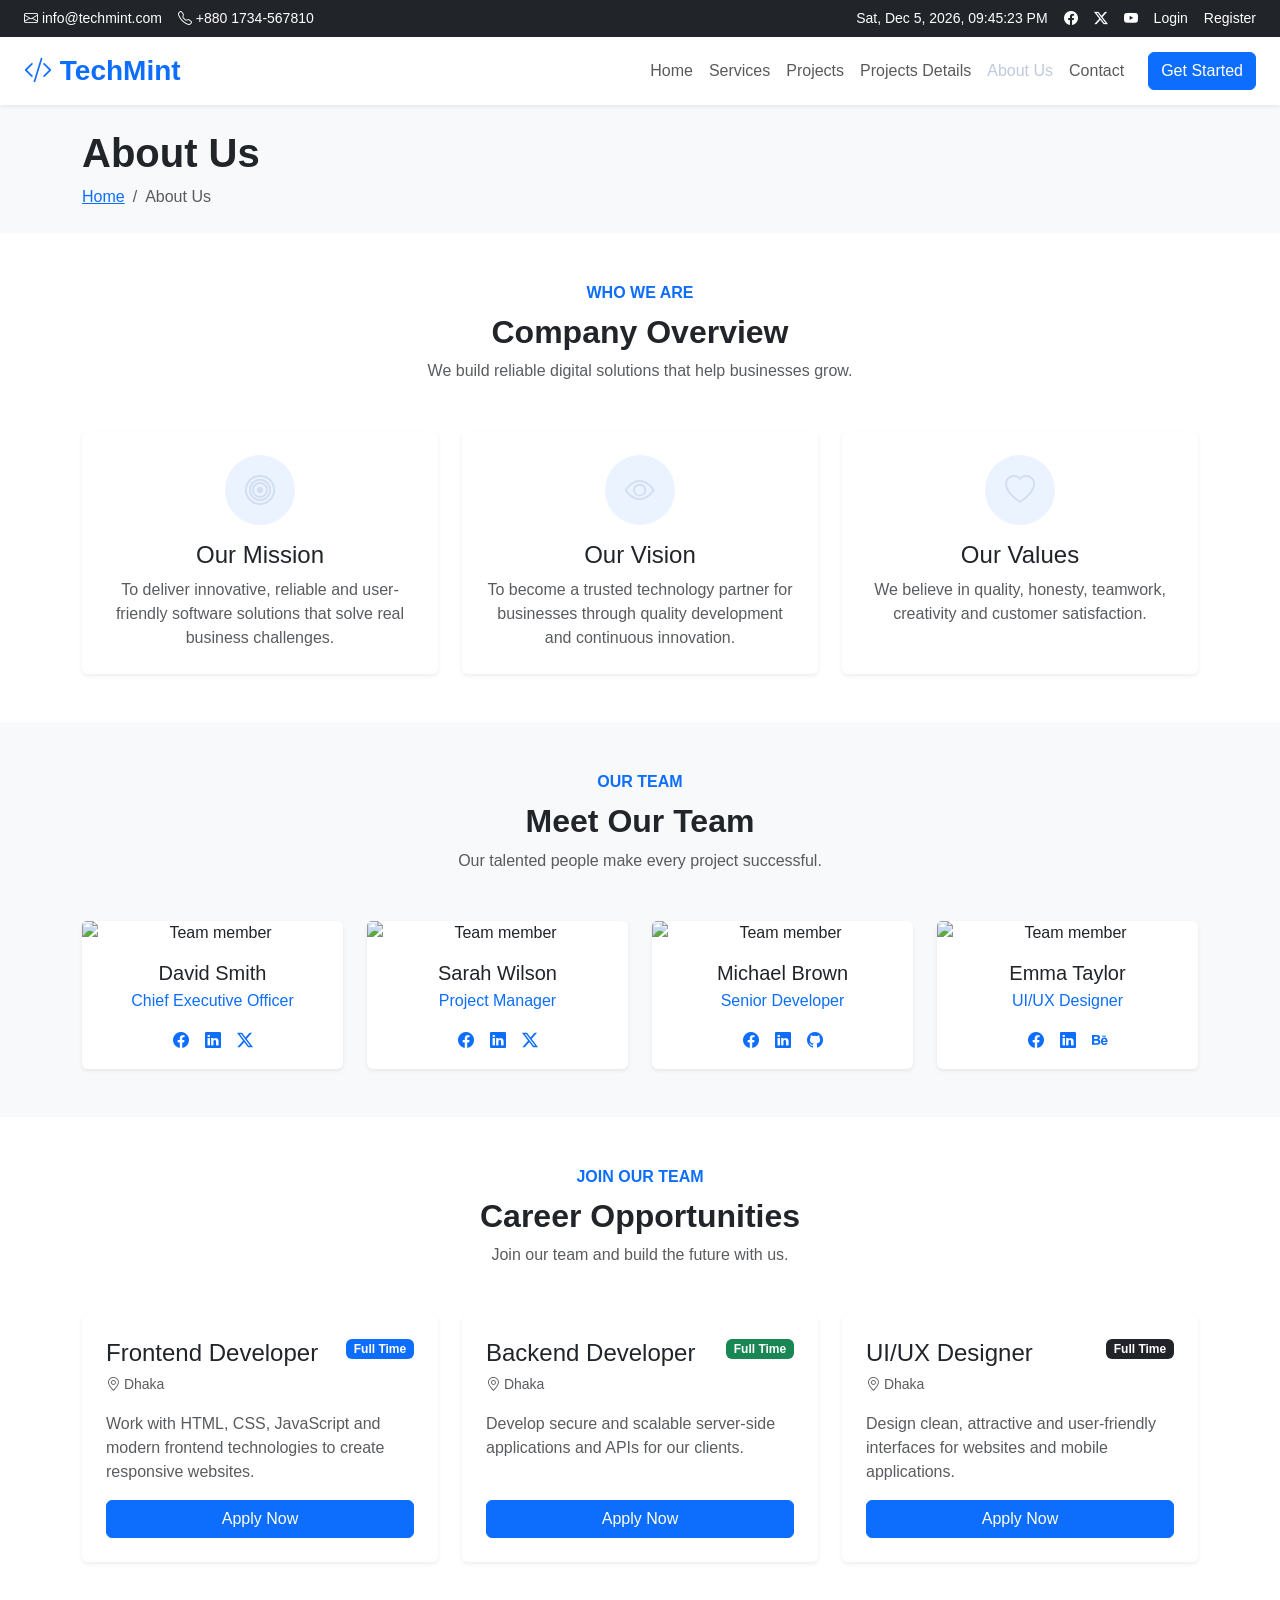
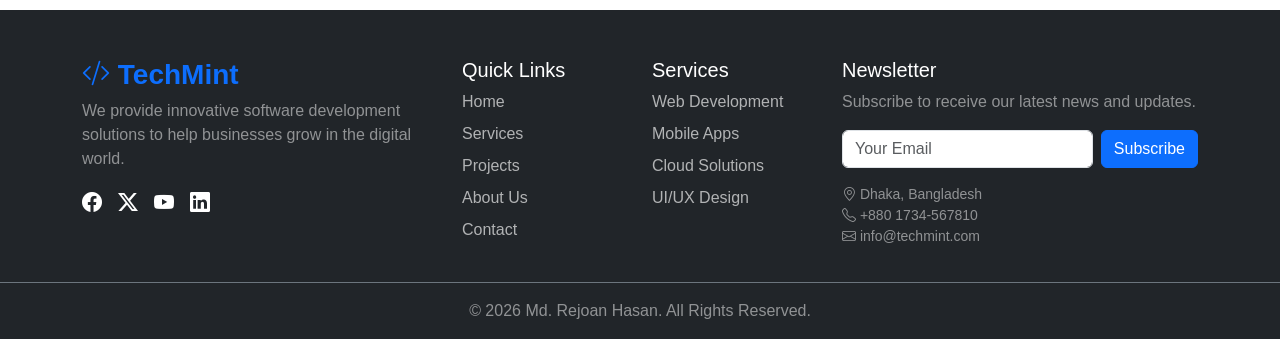
==== about.html @ 48e3d54b "Add files via upload" ====
<!DOCTYPE html>
<html lang="en">
<head>
    <meta charset="UTF-8">
    <meta name="viewport" content="width=device-width, initial-scale=1.0">
    <title>About Us -TechMint</title>

    <link href="https://cdn.jsdelivr.net/npm/bootstrap@5.3.3/dist/css/bootstrap.min.css" rel="stylesheet">
    <link href="https://cdn.jsdelivr.net/npm/bootstrap-icons@1.11.3/font/bootstrap-icons.css" rel="stylesheet">
    <link rel="stylesheet" href="../Css/style.css">
</head>
<body>

<!-- Top Header -->
<div class="top-header bg-dark text-white">
    <div class="container-fluid px-4">
        <div class="row align-items-center py-2">
            <div class="col-lg-6">
                <div class="d-flex flex-wrap gap-3 small">
                    <span><i class="bi bi-envelope"></i> info@techmint.com</span>
                    <span><i class="bi bi-telephone"></i> +880 1734-567810</span>
                </div>
            </div>

            <div class="col-lg-6">
                <div class="d-flex justify-content-lg-end align-items-center flex-wrap gap-3 small mt-2 mt-lg-0">
                    <span id="dateTime"></span>
                    <a href="#" class="text-white"><i class="bi bi-facebook"></i></a>
                    <a href="#" class="text-white"><i class="bi bi-twitter-x"></i></a>
                    <a href="#" class="text-white"><i class="bi bi-youtube"></i></a>
                    <a href="#" class="text-white">Login</a>
                    <a href="#" class="text-white">Register</a>
                </div>
            </div>
        </div>
    </div>
</div>

<!-- Navigation -->
<nav class="navbar navbar-expand-lg navbar-light bg-white shadow-sm sticky-top">
    <div class="container-fluid px-4">
        <a class="navbar-brand fw-bold fs-3 text-primary" href="index.html">
            <i class="bi bi-code-slash"></i> TechMint
        </a>

        <button class="navbar-toggler" type="button" data-bs-toggle="collapse" data-bs-target="#mainNav">
            <span class="navbar-toggler-icon"></span>
        </button>

        <div class="collapse navbar-collapse" id="mainNav">
            <ul class="navbar-nav ms-auto align-items-lg-center">
                <li class="nav-item">
                    <a class="nav-link" href="index.html">Home</a>
                </li>
                <li class="nav-item">
                    <a class="nav-link" href="services.html">Services</a>
                </li>
                <li class="nav-item">
                    <a class="nav-link" href="projects.html">Projects</a>
                </li>


 <li class="nav-item">
                    <a class="nav-link" href="project-details.html">Projects Details</a>
                </li>

                <li class="nav-item">
                    <a class="nav-link active" href="about.html">About Us</a>
                </li>
                <li class="nav-item">
                    <a class="nav-link" href="contact.html">Contact</a>
                </li>
                <li class="nav-item">
                    <a class="btn btn-primary ms-lg-3 mt-2 mt-lg-0" href="contact.html">
                        Get Started
                    </a>
                </li>
            </ul>
        </div>
    </div>
</nav>

<!-- Breadcrumb -->
<section class="bg-light py-4">
    <div class="container">
        <h1 class="fw-bold mb-2">About Us</h1>
        <nav aria-label="breadcrumb">
            <ol class="breadcrumb mb-0">
                <li class="breadcrumb-item">
                    <a href="index.html">Home</a>
                </li>
                <li class="breadcrumb-item active" aria-current="page">
                    About Us
                </li>
            </ol>
        </nav>
    </div>
</section>

<!-- Company Overview -->
<section class="py-5">
    <div class="container">
        <div class="text-center mb-5">
            <span class="text-primary fw-semibold">WHO WE ARE</span>
            <h2 class="fw-bold mt-2">Company Overview</h2>
            <p class="text-muted">
                We build reliable digital solutions that help businesses grow.
            </p>
        </div>

        <div class="row g-4">

            <div class="col-md-4">
                <div class="card border-0 shadow-sm h-100 p-4 text-center">
                    <div class="service-icon mx-auto mb-3">
                        <i class="bi bi-bullseye"></i>
                    </div>
                    <h4>Our Mission</h4>
                    <p class="text-muted mb-0">
                        To deliver innovative, reliable and user-friendly software
                        solutions that solve real business challenges.
                    </p>
                </div>
            </div>

            <div class="col-md-4">
                <div class="card border-0 shadow-sm h-100 p-4 text-center">
                    <div class="service-icon mx-auto mb-3">
                        <i class="bi bi-eye"></i>
                    </div>
                    <h4>Our Vision</h4>
                    <p class="text-muted mb-0">
                        To become a trusted technology partner for businesses
                        through quality development and continuous innovation.
                    </p>
                </div>
            </div>

            <div class="col-md-4">
                <div class="card border-0 shadow-sm h-100 p-4 text-center">
                    <div class="service-icon mx-auto mb-3">
                        <i class="bi bi-heart"></i>
                    </div>
                    <h4>Our Values</h4>
                    <p class="text-muted mb-0">
                        We believe in quality, honesty, teamwork, creativity
                        and customer satisfaction.
                    </p>
                </div>
            </div>

        </div>
    </div>
</section>

<!-- Team Members -->
<section class="py-5 bg-light">
    <div class="container">
        <div class="text-center mb-5">
            <span class="text-primary fw-semibold">OUR TEAM</span>
            <h2 class="fw-bold mt-2">Meet Our Team</h2>
            <p class="text-muted">
                Our talented people make every project successful.
            </p>
        </div>

        <div class="row g-4">

            <div class="col-md-6 col-lg-3">
                <div class="card border-0 shadow-sm h-100 text-center">
                    <img
                        src="https://images.unsplash.com/photo-1560250097-0b93528c311a?auto=format&fit=crop&w=600&q=80"
                        class="card-img-top"
                        alt="Team member">
                    <div class="card-body">
                        <h5 class="card-title mb-1">David Smith</h5>
                        <p class="text-primary mb-3">Chief Executive Officer</p>

                        <div class="d-flex justify-content-center gap-3">
                            <a href="#" class="text-primary">
                                <i class="bi bi-facebook"></i>
                            </a>
                            <a href="#" class="text-primary">
                                <i class="bi bi-linkedin"></i>
                            </a>
                            <a href="#" class="text-primary">
                                <i class="bi bi-twitter-x"></i>
                            </a>
                        </div>
                    </div>
                </div>
            </div>

            <div class="col-md-6 col-lg-3">
                <div class="card border-0 shadow-sm h-100 text-center">
                    <img
                        src="https://images.unsplash.com/photo-1573496359142-b8d87734a5a2?auto=format&fit=crop&w=600&q=80"
                        class="card-img-top"
                        alt="Team member">
                    <div class="card-body">
                        <h5 class="card-title mb-1">Sarah Wilson</h5>
                        <p class="text-primary mb-3">Project Manager</p>

                        <div class="d-flex justify-content-center gap-3">
                            <a href="#" class="text-primary">
                                <i class="bi bi-facebook"></i>
                            </a>
                            <a href="#" class="text-primary">
                                <i class="bi bi-linkedin"></i>
                            </a>
                            <a href="#" class="text-primary">
                                <i class="bi bi-twitter-x"></i>
                            </a>
                        </div>
                    </div>
                </div>
            </div>

            <div class="col-md-6 col-lg-3">
                <div class="card border-0 shadow-sm h-100 text-center">
                    <img
                        src="https://images.unsplash.com/photo-1500648767791-00dcc994a43e?auto=format&fit=crop&w=600&q=80"
                        class="card-img-top"
                        alt="Team member">
                    <div class="card-body">
                        <h5 class="card-title mb-1">Michael Brown</h5>
                        <p class="text-primary mb-3">Senior Developer</p>

                        <div class="d-flex justify-content-center gap-3">
                            <a href="#" class="text-primary">
                                <i class="bi bi-facebook"></i>
                            </a>
                            <a href="#" class="text-primary">
                                <i class="bi bi-linkedin"></i>
                            </a>
                            <a href="#" class="text-primary">
                                <i class="bi bi-github"></i>
                            </a>
                        </div>
                    </div>
                </div>
            </div>

            <div class="col-md-6 col-lg-3">
                <div class="card border-0 shadow-sm h-100 text-center">
                    <img
                        src="https://images.unsplash.com/photo-1580489944761-15a19d654956?auto=format&fit=crop&w=600&q=80"
                        class="card-img-top"
                        alt="Team member">
                    <div class="card-body">
                        <h5 class="card-title mb-1">Emma Taylor</h5>
                        <p class="text-primary mb-3">UI/UX Designer</p>

                        <div class="d-flex justify-content-center gap-3">
                            <a href="#" class="text-primary">
                                <i class="bi bi-facebook"></i>
                            </a>
                            <a href="#" class="text-primary">
                                <i class="bi bi-linkedin"></i>
                            </a>
                            <a href="#" class="text-primary">
                                <i class="bi bi-behance"></i>
                            </a>
                        </div>
                    </div>
                </div>
            </div>

        </div>
    </div>
</section>

<!-- Career Opportunities -->
<section class="py-5">
    <div class="container">
        <div class="text-center mb-5">
            <span class="text-primary fw-semibold">JOIN OUR TEAM</span>
            <h2 class="fw-bold mt-2">Career Opportunities</h2>
            <p class="text-muted">
                Join our team and build the future with us.
            </p>
        </div>

        <div class="row g-4">

            <div class="col-lg-4">
                <div class="card border-0 shadow-sm h-100 p-4">
                    <div class="d-flex justify-content-between align-items-start mb-3">
                        <div>
                            <h4 class="mb-1">Frontend Developer</h4>
                            <small class="text-muted">
                                <i class="bi bi-geo-alt"></i> Dhaka
                            </small>
                        </div>
                        <span class="badge bg-primary">Full Time</span>
                    </div>

                    <p class="text-muted">
                        Work with HTML, CSS, JavaScript and modern frontend
                        technologies to create responsive websites.
                    </p>

                    <a href="contact.html" class="btn btn-primary mt-auto">
                        Apply Now
                    </a>
                </div>
            </div>

            <div class="col-lg-4">
                <div class="card border-0 shadow-sm h-100 p-4">
                    <div class="d-flex justify-content-between align-items-start mb-3">
                        <div>
                            <h4 class="mb-1">Backend Developer</h4>
                            <small class="text-muted">
                                <i class="bi bi-geo-alt"></i> Dhaka
                            </small>
                        </div>
                        <span class="badge bg-success">Full Time</span>
                    </div>

                    <p class="text-muted">
                        Develop secure and scalable server-side applications
                        and APIs for our clients.
                    </p>

                    <a href="contact.html" class="btn btn-primary mt-auto">
                        Apply Now
                    </a>
                </div>
            </div>

            <div class="col-lg-4">
                <div class="card border-0 shadow-sm h-100 p-4">
                    <div class="d-flex justify-content-between align-items-start mb-3">
                        <div>
                            <h4 class="mb-1">UI/UX Designer</h4>
                            <small class="text-muted">
                                <i class="bi bi-geo-alt"></i> Dhaka
                            </small>
                        </div>
                        <span class="badge bg-dark">Full Time</span>
                    </div>

                    <p class="text-muted">
                        Design clean, attractive and user-friendly interfaces
                        for websites and mobile applications.
                    </p>

                    <a href="contact.html" class="btn btn-primary mt-auto">
                        Apply Now
                    </a>
                </div>
            </div>

        </div>
    </div>
</section>

<!-- Big Footer -->
<footer class="bg-dark text-white pt-5">
    <div class="container">
        <div class="row g-4 pb-4">

            <div class="col-lg-4">
                <h3 class="fw-bold text-primary">
                    <i class="bi bi-code-slash"></i> TechMint
                </h3>

                <p class="text-white-50">
                    We provide innovative software development solutions
                    to help businesses grow in the digital world.
                </p>

                <div class="d-flex gap-3">
                    <a href="#" class="text-white fs-5">
                        <i class="bi bi-facebook"></i>
                    </a>
                    <a href="#" class="text-white fs-5">
                        <i class="bi bi-twitter-x"></i>
                    </a>
                    <a href="#" class="text-white fs-5">
                        <i class="bi bi-youtube"></i>
                    </a>
                    <a href="#" class="text-white fs-5">
                        <i class="bi bi-linkedin"></i>
                    </a>
                </div>
            </div>

            <div class="col-6 col-lg-2">
                <h5>Quick Links</h5>

                <ul class="list-unstyled footer-links">
                    <li><a href="index.html">Home</a></li>
                    <li><a href="services.html">Services</a></li>
                    <li><a href="projects.html">Projects</a></li>
                    <li><a href="about.html">About Us</a></li>
                    <li><a href="contact.html">Contact</a></li>
                </ul>
            </div>

            <div class="col-6 col-lg-2">
                <h5>Services</h5>

                <ul class="list-unstyled footer-links">
                    <li><a href="services.html">Web Development</a></li>
                    <li><a href="services.html">Mobile Apps</a></li>
                    <li><a href="services.html">Cloud Solutions</a></li>
                    <li><a href="services.html">UI/UX Design</a></li>
                </ul>
            </div>

            <div class="col-lg-4">
                <h5>Newsletter</h5>

                <p class="text-white-50">
                    Subscribe to receive our latest news and updates.
                </p>

                <form class="d-flex gap-2">
                    <input type="email" class="form-control" placeholder="Your Email">
                    <button type="submit" class="btn btn-primary">
                        Subscribe
                    </button>
                </form>

                <div class="mt-3 text-white-50 small">
                    <div>
                        <i class="bi bi-geo-alt"></i>
                        Dhaka, Bangladesh
                    </div>

                    <div>
                        <i class="bi bi-telephone"></i>
                        +880 1734-567810
                    </div>

                    <div>
                        <i class="bi bi-envelope"></i>
                        info@techmint.com
                    </div>
                </div>
            </div>

        </div>
    </div>

    <!-- Copyright -->
    <div class="border-top border-secondary">
        <div class="container py-3 text-center">
            <p class="mb-0 text-white-50">
                &copy; 2026 Md. Rejoan Hasan. All Rights Reserved.
            </p>
        </div>
    </div>
</footer>

<script src="https://cdn.jsdelivr.net/npm/bootstrap@5.3.3/dist/js/bootstrap.bundle.min.js"></script>
<script src="../Js/script.js"></script>

</body>
</html>
---- Css/style.css ----
body {
    font-family: Arial, sans-serif;
}

.top-header a {
    text-decoration: none;
}

.navbar .nav-link {
    font-weight: 500;
}

.navbar .nav-link:hover,
.navbar .nav-link.active {
    color: #bec9da;
}

.carousel-item img {
    height: 600px;
    object-fit: cover;
    filter: brightness(55%);
}

.carousel-caption {
    bottom: 25%;
}

.carousel-caption h1 {
    font-size: 3rem;
    font-weight: 700;
}

.service-icon {
    width: 70px;
    height: 70px;
    display: flex;
    align-items: center;
    justify-content: center;
    background: #eaf3ff;
    color: #d1ddf0;
    border-radius: 50%;
    font-size: 30px;
}

.service-card {
    transition: 0.3s;
}

.service-card:hover {
    transform: translateY(-5px);
}

.project-img {
    height: 220px;
    object-fit: cover;
}

.tech-item {
    background: #fff;
    padding: 25px 10px;
    border-radius: 8px;
    box-shadow: 0 2px 10px rgba(0, 0, 0, 0.08);
}

.tech-item i {
    font-size: 35px;
    color: #bec9da;
}

.tech-item h6 {
    margin-top: 10px;
    margin-bottom: 0;
}

.footer-links li {
    margin-bottom: 8px;
}

.footer-links a {
    color: rgba(255, 255, 255, 0.65);
    text-decoration: none;
}

.footer-links a:hover {
    color: #fff;
}

@media (max-width: 768px) {
    .carousel-item img {
        height: 450px;
    }

    .carousel-caption {
        bottom: 15%;
    }

    .carousel-caption h1 {
        font-size: 2rem;
    }

    .carousel-caption p {
        font-size: 14px;
    }
}

@media (max-width: 576px) {
    .carousel-item img {
        height: 400px;
    }

    .carousel-caption h1 {
        font-size: 1.5rem;
    }

    .top-header .col-lg-6 {
        text-align: center;
    }
}




.project-gallery-img,
.project-thumb {
    transition: 0.3s;
}

.project-gallery-img:hover,
.project-thumb:hover {
    transform: scale(1.03);
}
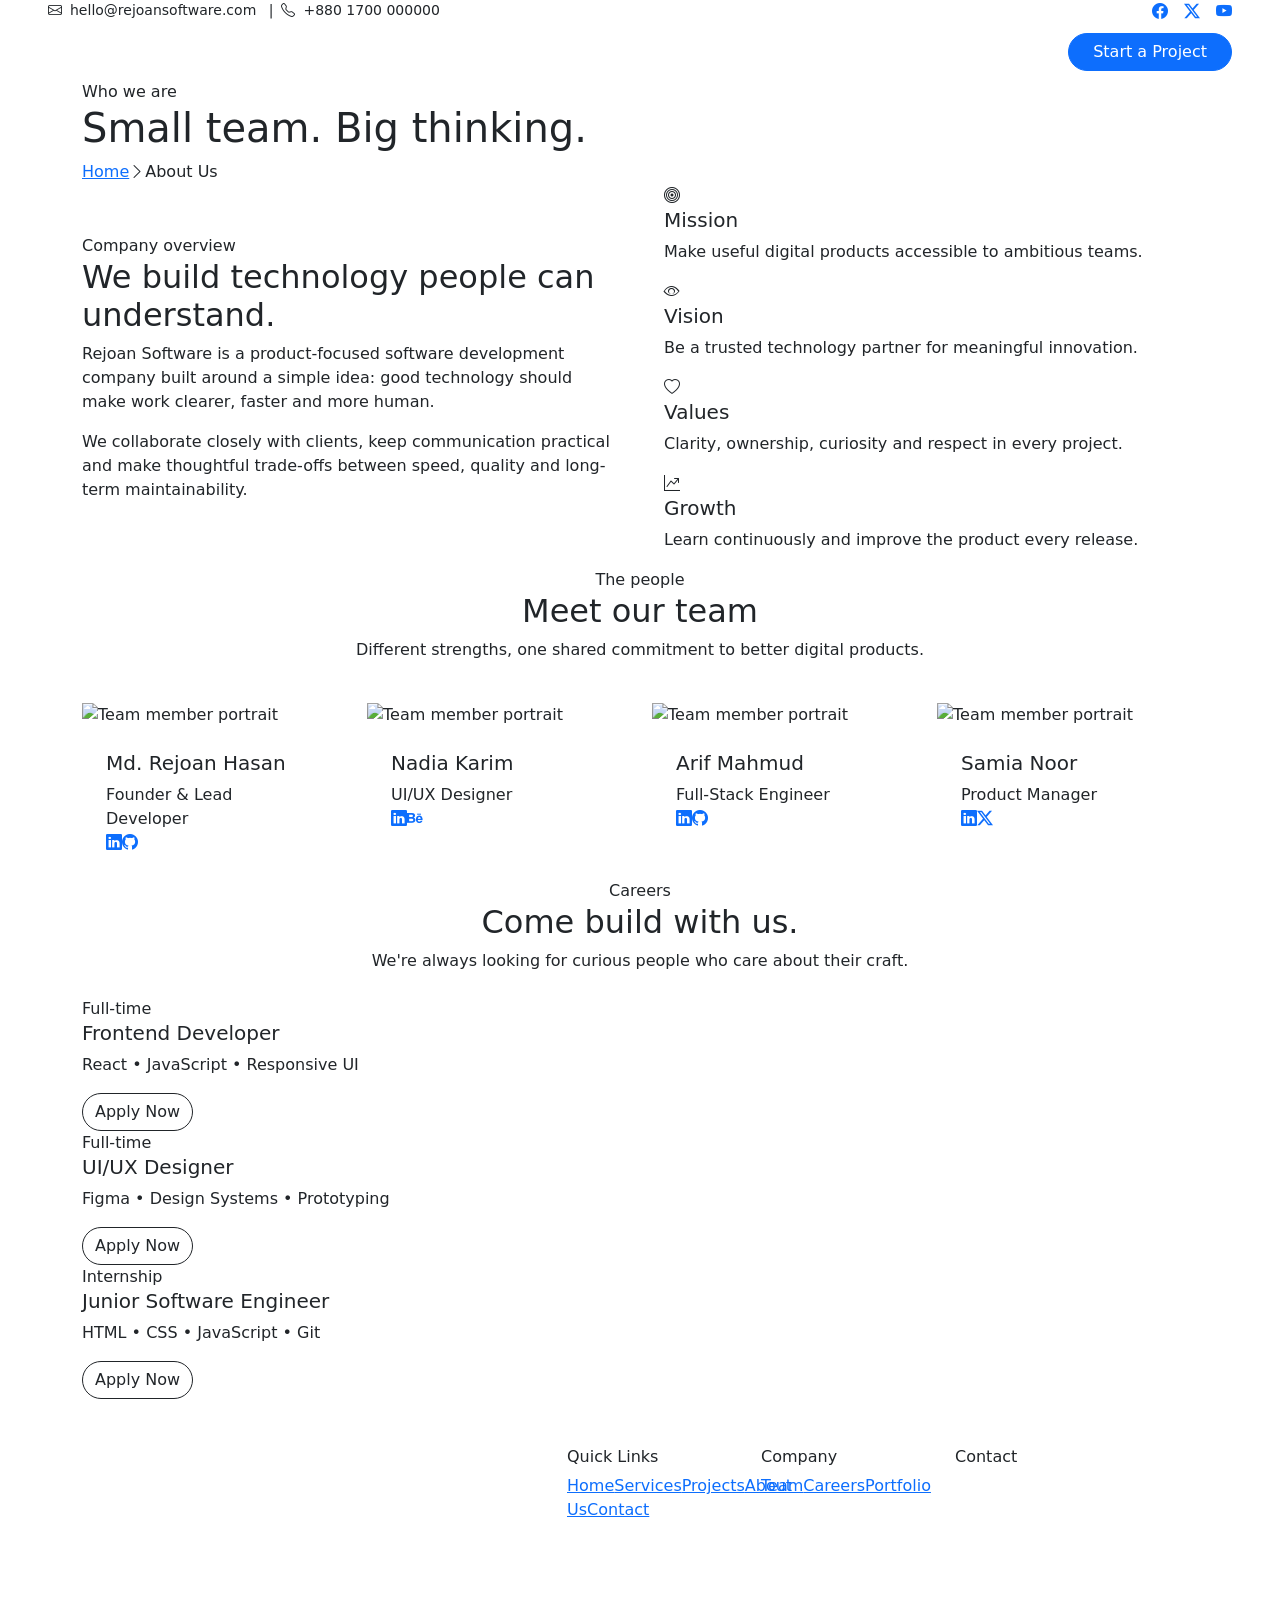
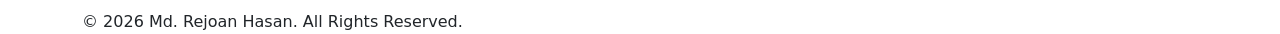
==== commit a6936a91: "Software Development Company Software Development Company" ====
--- a/about.html
+++ b/about.html
@@ -1,462 +1,24 @@
-<!DOCTYPE html>
-<html lang="en">
-<head>
-    <meta charset="UTF-8">
-    <meta name="viewport" content="width=device-width, initial-scale=1.0">
-    <title>About Us -TechMint</title>
-
-    <link href="https://cdn.jsdelivr.net/npm/bootstrap@5.3.3/dist/css/bootstrap.min.css" rel="stylesheet">
-    <link href="https://cdn.jsdelivr.net/npm/bootstrap-icons@1.11.3/font/bootstrap-icons.css" rel="stylesheet">
-    <link rel="stylesheet" href="../Css/style.css">
-</head>
-<body>
-
-<!-- Top Header -->
-<div class="top-header bg-dark text-white">
-    <div class="container-fluid px-4">
-        <div class="row align-items-center py-2">
-            <div class="col-lg-6">
-                <div class="d-flex flex-wrap gap-3 small">
-                    <span><i class="bi bi-envelope"></i> info@techmint.com</span>
-                    <span><i class="bi bi-telephone"></i> +880 1734-567810</span>
-                </div>
-            </div>
-
-            <div class="col-lg-6">
-                <div class="d-flex justify-content-lg-end align-items-center flex-wrap gap-3 small mt-2 mt-lg-0">
-                    <span id="dateTime"></span>
-                    <a href="#" class="text-white"><i class="bi bi-facebook"></i></a>
-                    <a href="#" class="text-white"><i class="bi bi-twitter-x"></i></a>
-                    <a href="#" class="text-white"><i class="bi bi-youtube"></i></a>
-                    <a href="#" class="text-white">Login</a>
-                    <a href="#" class="text-white">Register</a>
-                </div>
-            </div>
-        </div>
-    </div>
-</div>
-
-<!-- Navigation -->
-<nav class="navbar navbar-expand-lg navbar-light bg-white shadow-sm sticky-top">
-    <div class="container-fluid px-4">
-        <a class="navbar-brand fw-bold fs-3 text-primary" href="index.html">
-            <i class="bi bi-code-slash"></i> TechMint
-        </a>
-
-        <button class="navbar-toggler" type="button" data-bs-toggle="collapse" data-bs-target="#mainNav">
-            <span class="navbar-toggler-icon"></span>
-        </button>
-
-        <div class="collapse navbar-collapse" id="mainNav">
-            <ul class="navbar-nav ms-auto align-items-lg-center">
-                <li class="nav-item">
-                    <a class="nav-link" href="index.html">Home</a>
-                </li>
-                <li class="nav-item">
-                    <a class="nav-link" href="services.html">Services</a>
-                </li>
-                <li class="nav-item">
-                    <a class="nav-link" href="projects.html">Projects</a>
-                </li>
-
-
- <li class="nav-item">
-                    <a class="nav-link" href="project-details.html">Projects Details</a>
-                </li>
-
-                <li class="nav-item">
-                    <a class="nav-link active" href="about.html">About Us</a>
-                </li>
-                <li class="nav-item">
-                    <a class="nav-link" href="contact.html">Contact</a>
-                </li>
-                <li class="nav-item">
-                    <a class="btn btn-primary ms-lg-3 mt-2 mt-lg-0" href="contact.html">
-                        Get Started
-                    </a>
-                </li>
-            </ul>
-        </div>
-    </div>
-</nav>
-
-<!-- Breadcrumb -->
-<section class="bg-light py-4">
-    <div class="container">
-        <h1 class="fw-bold mb-2">About Us</h1>
-        <nav aria-label="breadcrumb">
-            <ol class="breadcrumb mb-0">
-                <li class="breadcrumb-item">
-                    <a href="index.html">Home</a>
-                </li>
-                <li class="breadcrumb-item active" aria-current="page">
-                    About Us
-                </li>
-            </ol>
-        </nav>
-    </div>
-</section>
-
-<!-- Company Overview -->
-<section class="py-5">
-    <div class="container">
-        <div class="text-center mb-5">
-            <span class="text-primary fw-semibold">WHO WE ARE</span>
-            <h2 class="fw-bold mt-2">Company Overview</h2>
-            <p class="text-muted">
-                We build reliable digital solutions that help businesses grow.
-            </p>
-        </div>
-
-        <div class="row g-4">
-
-            <div class="col-md-4">
-                <div class="card border-0 shadow-sm h-100 p-4 text-center">
-                    <div class="service-icon mx-auto mb-3">
-                        <i class="bi bi-bullseye"></i>
-                    </div>
-                    <h4>Our Mission</h4>
-                    <p class="text-muted mb-0">
-                        To deliver innovative, reliable and user-friendly software
-                        solutions that solve real business challenges.
-                    </p>
-                </div>
-            </div>
-
-            <div class="col-md-4">
-                <div class="card border-0 shadow-sm h-100 p-4 text-center">
-                    <div class="service-icon mx-auto mb-3">
-                        <i class="bi bi-eye"></i>
-                    </div>
-                    <h4>Our Vision</h4>
-                    <p class="text-muted mb-0">
-                        To become a trusted technology partner for businesses
-                        through quality development and continuous innovation.
-                    </p>
-                </div>
-            </div>
-
-            <div class="col-md-4">
-                <div class="card border-0 shadow-sm h-100 p-4 text-center">
-                    <div class="service-icon mx-auto mb-3">
-                        <i class="bi bi-heart"></i>
-                    </div>
-                    <h4>Our Values</h4>
-                    <p class="text-muted mb-0">
-                        We believe in quality, honesty, teamwork, creativity
-                        and customer satisfaction.
-                    </p>
-                </div>
-            </div>
-
-        </div>
-    </div>
-</section>
-
-<!-- Team Members -->
-<section class="py-5 bg-light">
-    <div class="container">
-        <div class="text-center mb-5">
-            <span class="text-primary fw-semibold">OUR TEAM</span>
-            <h2 class="fw-bold mt-2">Meet Our Team</h2>
-            <p class="text-muted">
-                Our talented people make every project successful.
-            </p>
-        </div>
-
-        <div class="row g-4">
-
-            <div class="col-md-6 col-lg-3">
-                <div class="card border-0 shadow-sm h-100 text-center">
-                    <img
-                        src="https://images.unsplash.com/photo-1560250097-0b93528c311a?auto=format&fit=crop&w=600&q=80"
-                        class="card-img-top"
-                        alt="Team member">
-                    <div class="card-body">
-                        <h5 class="card-title mb-1">David Smith</h5>
-                        <p class="text-primary mb-3">Chief Executive Officer</p>
-
-                        <div class="d-flex justify-content-center gap-3">
-                            <a href="#" class="text-primary">
-                                <i class="bi bi-facebook"></i>
-                            </a>
-                            <a href="#" class="text-primary">
-                                <i class="bi bi-linkedin"></i>
-                            </a>
-                            <a href="#" class="text-primary">
-                                <i class="bi bi-twitter-x"></i>
-                            </a>
-                        </div>
-                    </div>
-                </div>
-            </div>
-
-            <div class="col-md-6 col-lg-3">
-                <div class="card border-0 shadow-sm h-100 text-center">
-                    <img
-                        src="https://images.unsplash.com/photo-1573496359142-b8d87734a5a2?auto=format&fit=crop&w=600&q=80"
-                        class="card-img-top"
-                        alt="Team member">
-                    <div class="card-body">
-                        <h5 class="card-title mb-1">Sarah Wilson</h5>
-                        <p class="text-primary mb-3">Project Manager</p>
-
-                        <div class="d-flex justify-content-center gap-3">
-                            <a href="#" class="text-primary">
-                                <i class="bi bi-facebook"></i>
-                            </a>
-                            <a href="#" class="text-primary">
-                                <i class="bi bi-linkedin"></i>
-                            </a>
-                            <a href="#" class="text-primary">
-                                <i class="bi bi-twitter-x"></i>
-                            </a>
-                        </div>
-                    </div>
-                </div>
-            </div>
-
-            <div class="col-md-6 col-lg-3">
-                <div class="card border-0 shadow-sm h-100 text-center">
-                    <img
-                        src="https://images.unsplash.com/photo-1500648767791-00dcc994a43e?auto=format&fit=crop&w=600&q=80"
-                        class="card-img-top"
-                        alt="Team member">
-                    <div class="card-body">
-                        <h5 class="card-title mb-1">Michael Brown</h5>
-                        <p class="text-primary mb-3">Senior Developer</p>
-
-                        <div class="d-flex justify-content-center gap-3">
-                            <a href="#" class="text-primary">
-                                <i class="bi bi-facebook"></i>
-                            </a>
-                            <a href="#" class="text-primary">
-                                <i class="bi bi-linkedin"></i>
-                            </a>
-                            <a href="#" class="text-primary">
-                                <i class="bi bi-github"></i>
-                            </a>
-                        </div>
-                    </div>
-                </div>
-            </div>
-
-            <div class="col-md-6 col-lg-3">
-                <div class="card border-0 shadow-sm h-100 text-center">
-                    <img
-                        src="https://images.unsplash.com/photo-1580489944761-15a19d654956?auto=format&fit=crop&w=600&q=80"
-                        class="card-img-top"
-                        alt="Team member">
-                    <div class="card-body">
-                        <h5 class="card-title mb-1">Emma Taylor</h5>
-                        <p class="text-primary mb-3">UI/UX Designer</p>
-
-                        <div class="d-flex justify-content-center gap-3">
-                            <a href="#" class="text-primary">
-                                <i class="bi bi-facebook"></i>
-                            </a>
-                            <a href="#" class="text-primary">
-                                <i class="bi bi-linkedin"></i>
-                            </a>
-                            <a href="#" class="text-primary">
-                                <i class="bi bi-behance"></i>
-                            </a>
-                        </div>
-                    </div>
-                </div>
-            </div>
-
-        </div>
-    </div>
-</section>
-
-<!-- Career Opportunities -->
-<section class="py-5">
-    <div class="container">
-        <div class="text-center mb-5">
-            <span class="text-primary fw-semibold">JOIN OUR TEAM</span>
-            <h2 class="fw-bold mt-2">Career Opportunities</h2>
-            <p class="text-muted">
-                Join our team and build the future with us.
-            </p>
-        </div>
-
-        <div class="row g-4">
-
-            <div class="col-lg-4">
-                <div class="card border-0 shadow-sm h-100 p-4">
-                    <div class="d-flex justify-content-between align-items-start mb-3">
-                        <div>
-                            <h4 class="mb-1">Frontend Developer</h4>
-                            <small class="text-muted">
-                                <i class="bi bi-geo-alt"></i> Dhaka
-                            </small>
-                        </div>
-                        <span class="badge bg-primary">Full Time</span>
-                    </div>
-
-                    <p class="text-muted">
-                        Work with HTML, CSS, JavaScript and modern frontend
-                        technologies to create responsive websites.
-                    </p>
-
-                    <a href="contact.html" class="btn btn-primary mt-auto">
-                        Apply Now
-                    </a>
-                </div>
-            </div>
-
-            <div class="col-lg-4">
-                <div class="card border-0 shadow-sm h-100 p-4">
-                    <div class="d-flex justify-content-between align-items-start mb-3">
-                        <div>
-                            <h4 class="mb-1">Backend Developer</h4>
-                            <small class="text-muted">
-                                <i class="bi bi-geo-alt"></i> Dhaka
-                            </small>
-                        </div>
-                        <span class="badge bg-success">Full Time</span>
-                    </div>
-
-                    <p class="text-muted">
-                        Develop secure and scalable server-side applications
-                        and APIs for our clients.
-                    </p>
-
-                    <a href="contact.html" class="btn btn-primary mt-auto">
-                        Apply Now
-                    </a>
-                </div>
-            </div>
-
-            <div class="col-lg-4">
-                <div class="card border-0 shadow-sm h-100 p-4">
-                    <div class="d-flex justify-content-between align-items-start mb-3">
-                        <div>
-                            <h4 class="mb-1">UI/UX Designer</h4>
-                            <small class="text-muted">
-                                <i class="bi bi-geo-alt"></i> Dhaka
-                            </small>
-                        </div>
-                        <span class="badge bg-dark">Full Time</span>
-                    </div>
-
-                    <p class="text-muted">
-                        Design clean, attractive and user-friendly interfaces
-                        for websites and mobile applications.
-                    </p>
-
-                    <a href="contact.html" class="btn btn-primary mt-auto">
-                        Apply Now
-                    </a>
-                </div>
-            </div>
-
-        </div>
-    </div>
-</section>
-
-<!-- Big Footer -->
-<footer class="bg-dark text-white pt-5">
-    <div class="container">
-        <div class="row g-4 pb-4">
-
-            <div class="col-lg-4">
-                <h3 class="fw-bold text-primary">
-                    <i class="bi bi-code-slash"></i> TechMint
-                </h3>
-
-                <p class="text-white-50">
-                    We provide innovative software development solutions
-                    to help businesses grow in the digital world.
-                </p>
-
-                <div class="d-flex gap-3">
-                    <a href="#" class="text-white fs-5">
-                        <i class="bi bi-facebook"></i>
-                    </a>
-                    <a href="#" class="text-white fs-5">
-                        <i class="bi bi-twitter-x"></i>
-                    </a>
-                    <a href="#" class="text-white fs-5">
-                        <i class="bi bi-youtube"></i>
-                    </a>
-                    <a href="#" class="text-white fs-5">
-                        <i class="bi bi-linkedin"></i>
-                    </a>
-                </div>
-            </div>
-
-            <div class="col-6 col-lg-2">
-                <h5>Quick Links</h5>
-
-                <ul class="list-unstyled footer-links">
-                    <li><a href="index.html">Home</a></li>
-                    <li><a href="services.html">Services</a></li>
-                    <li><a href="projects.html">Projects</a></li>
-                    <li><a href="about.html">About Us</a></li>
-                    <li><a href="contact.html">Contact</a></li>
-                </ul>
-            </div>
-
-            <div class="col-6 col-lg-2">
-                <h5>Services</h5>
-
-                <ul class="list-unstyled footer-links">
-                    <li><a href="services.html">Web Development</a></li>
-                    <li><a href="services.html">Mobile Apps</a></li>
-                    <li><a href="services.html">Cloud Solutions</a></li>
-                    <li><a href="services.html">UI/UX Design</a></li>
-                </ul>
-            </div>
-
-            <div class="col-lg-4">
-                <h5>Newsletter</h5>
-
-                <p class="text-white-50">
-                    Subscribe to receive our latest news and updates.
-                </p>
-
-                <form class="d-flex gap-2">
-                    <input type="email" class="form-control" placeholder="Your Email">
-                    <button type="submit" class="btn btn-primary">
-                        Subscribe
-                    </button>
-                </form>
-
-                <div class="mt-3 text-white-50 small">
-                    <div>
-                        <i class="bi bi-geo-alt"></i>
-                        Dhaka, Bangladesh
-                    </div>
-
-                    <div>
-                        <i class="bi bi-telephone"></i>
-                        +880 1734-567810
-                    </div>
-
-                    <div>
-                        <i class="bi bi-envelope"></i>
-                        info@techmint.com
-                    </div>
-                </div>
-            </div>
-
-        </div>
-    </div>
-
-    <!-- Copyright -->
-    <div class="border-top border-secondary">
-        <div class="container py-3 text-center">
-            <p class="mb-0 text-white-50">
-                &copy; 2026 Md. Rejoan Hasan. All Rights Reserved.
-            </p>
-        </div>
-    </div>
-</footer>
-
-<script src="https://cdn.jsdelivr.net/npm/bootstrap@5.3.3/dist/js/bootstrap.bundle.min.js"></script>
-<script src="../Js/script.js"></script>
-
-</body>
-</html>+<!DOCTYPE html>
+<html lang="en"><head><meta charset="UTF-8"><meta name="viewport" content="width=device-width, initial-scale=1.0"><meta name="description" content="About Rejoan Software, our values, team and careers."><title>About Us | Rejoan Software</title><link href="https://cdn.jsdelivr.net/npm/bootstrap@5.3.3/dist/css/bootstrap.min.css" rel="stylesheet"><link href="https://cdn.jsdelivr.net/npm/bootstrap-icons@1.11.3/font/bootstrap-icons.css" rel="stylesheet"><link rel="stylesheet" href="assets/css/style.css"></head>
+<body>
+  <div class="topbar"><div class="container-fluid px-3 px-lg-5 d-flex justify-content-between flex-wrap gap-2"><div class="small"><i class="bi bi-envelope me-2"></i>hello@rejoansoftware.com <span class="mx-2">|</span><i class="bi bi-telephone me-2"></i>+880 1700 000000</div><div class="d-flex gap-3"><a href="#"><i class="bi bi-facebook"></i></a><a href="#"><i class="bi bi-twitter-x"></i></a><a href="#"><i class="bi bi-youtube"></i></a></div></div></div>
+  <nav class="navbar navbar-expand-lg navbar-dark main-nav sticky-top"><div class="container-fluid px-3 px-lg-5"><a class="navbar-brand fw-bold d-flex align-items-center gap-2" href="index.html"><span class="brand-mark"><i class="bi bi-code-slash"></i></span>Rejoan<span class="brand-accent">Software</span></a><button class="navbar-toggler" data-bs-toggle="collapse" data-bs-target="#mainNav"><span class="navbar-toggler-icon"></span></button><div class="collapse navbar-collapse" id="mainNav"><ul class="navbar-nav ms-auto align-items-lg-center gap-lg-2"><li class="nav-item"><a class="nav-link" href="index.html">Home</a></li><li class="nav-item"><a class="nav-link" href="services.html">Services</a></li><li class="nav-item"><a class="nav-link" href="projects.html">Projects</a></li><li class="nav-item"><a class="nav-link active" href="about.html">About Us</a></li><li class="nav-item"><a class="nav-link" href="contact.html">Contact</a></li><li class="nav-item ms-lg-2"><a class="btn btn-primary rounded-pill px-4" href="contact.html">Start a Project</a></li></ul></div></div></nav>
+  <section class="page-hero"><div class="container"><span class="eyebrow">Who we are</span><h1>Small team. <span class="text-gradient">Big thinking.</span></h1><div class="breadcrumb-custom"><a href="index.html">Home</a><i class="bi bi-chevron-right"></i><span>About Us</span></div></div></section>
+  <main>
+    <section class="section-pad"><div class="container"><div class="row align-items-center g-5"><div class="col-lg-6"><span class="eyebrow dark">Company overview</span><h2>We build technology people <span>can understand.</span></h2><p>Rejoan Software is a product-focused software development company built around a simple idea: good technology should make work clearer, faster and more human.</p><p>We collaborate closely with clients, keep communication practical and make thoughtful trade-offs between speed, quality and long-term maintainability.</p></div><div class="col-lg-6"><div class="values-grid"><div class="value-card"><i class="bi bi-bullseye"></i><h5>Mission</h5><p>Make useful digital products accessible to ambitious teams.</p></div><div class="value-card"><i class="bi bi-eye"></i><h5>Vision</h5><p>Be a trusted technology partner for meaningful innovation.</p></div><div class="value-card"><i class="bi bi-heart"></i><h5>Values</h5><p>Clarity, ownership, curiosity and respect in every project.</p></div><div class="value-card"><i class="bi bi-graph-up-arrow"></i><h5>Growth</h5><p>Learn continuously and improve the product every release.</p></div></div></div></div></div></section>
+    <section class="section-pad bg-soft"><div class="container"><div class="section-heading text-center"><span class="eyebrow dark">The people</span><h2>Meet our <span>team</span></h2><p>Different strengths, one shared commitment to better digital products.</p></div><div class="row g-4 mt-2">
+      <div class="col-md-6 col-lg-3"><div class="team-card"><img src="assets/images/team-rejoan.svg" alt="Team member portrait"><div class="p-4"><h5>Md. Rejoan Hasan</h5><span>Founder & Lead Developer</span><div class="social-row"><a href="#"><i class="bi bi-linkedin"></i></a><a href="#"><i class="bi bi-github"></i></a></div></div></div></div>
+      <div class="col-md-6 col-lg-3"><div class="team-card"><img src="assets/images/team-nadia.svg" alt="Team member portrait"><div class="p-4"><h5>Nadia Karim</h5><span>UI/UX Designer</span><div class="social-row"><a href="#"><i class="bi bi-linkedin"></i></a><a href="#"><i class="bi bi-behance"></i></a></div></div></div></div>
+      <div class="col-md-6 col-lg-3"><div class="team-card"><img src="assets/images/team-arif.svg" alt="Team member portrait"><div class="p-4"><h5>Arif Mahmud</h5><span>Full-Stack Engineer</span><div class="social-row"><a href="#"><i class="bi bi-linkedin"></i></a><a href="#"><i class="bi bi-github"></i></a></div></div></div></div>
+      <div class="col-md-6 col-lg-3"><div class="team-card"><img src="assets/images/team-samia.svg" alt="Team member portrait"><div class="p-4"><h5>Samia Noor</h5><span>Product Manager</span><div class="social-row"><a href="#"><i class="bi bi-linkedin"></i></a><a href="#"><i class="bi bi-twitter-x"></i></a></div></div></div></div>
+    </div></div></section>
+    <section class="section-pad"><div class="container"><div class="section-heading text-center"><span class="eyebrow dark">Careers</span><h2>Come build with <span>us.</span></h2><p>We're always looking for curious people who care about their craft.</p></div><div class="career-list mt-4">
+      <div class="career-row"><div><span class="project-tag">Full-time</span><h5>Frontend Developer</h5><p>React • JavaScript • Responsive UI</p></div><button class="btn btn-outline-dark rounded-pill apply-btn" data-role="Frontend Developer">Apply Now</button></div>
+      <div class="career-row"><div><span class="project-tag">Full-time</span><h5>UI/UX Designer</h5><p>Figma • Design Systems • Prototyping</p></div><button class="btn btn-outline-dark rounded-pill apply-btn" data-role="UI/UX Designer">Apply Now</button></div>
+      <div class="career-row"><div><span class="project-tag">Internship</span><h5>Junior Software Engineer</h5><p>HTML • CSS • JavaScript • Git</p></div><button class="btn btn-outline-dark rounded-pill apply-btn" data-role="Junior Software Engineer">Apply Now</button></div>
+    </div></div></section>
+  </main>
+  <footer class="footer-main"><div class="container py-5"><div class="row g-5"><div class="col-lg-5"><a class="navbar-brand text-white fw-bold d-flex align-items-center gap-2 mb-3" href="index.html"><span class="brand-mark"><i class="bi bi-code-slash"></i></span>Rejoan<span class="brand-accent">Software</span></a><p class="text-white-50">Modern digital products with practical engineering.</p></div><div class="col-6 col-lg-2"><h6>Quick Links</h6><a href="index.html">Home</a><a href="services.html">Services</a><a href="projects.html">Projects</a><a href="about.html">About Us</a><a href="contact.html">Contact</a></div><div class="col-6 col-lg-2"><h6>Company</h6><a href="#team">Team</a><a href="#careers">Careers</a><a href="projects.html">Portfolio</a></div><div class="col-lg-3"><h6>Contact</h6><p class="text-white-50">Dhaka, Bangladesh<br>+880 1700 000000<br>hello@rejoansoftware.com</p></div></div></div><div class="footer-bottom"><div class="container d-flex justify-content-between flex-wrap gap-2"><span>© 2026 Md. Rejoan Hasan. All Rights Reserved.</span><span id="dateTime"></span></div></div></footer>
+  <div class="modal fade" id="messageModal" tabindex="-1"><div class="modal-dialog modal-dialog-centered"><div class="modal-content"><div class="modal-body text-center p-5"><div class="success-icon"><i class="bi bi-check-lg"></i></div><h4 id="messageTitle">Success</h4><p id="messageText" class="text-muted mb-4"></p><button class="btn btn-primary rounded-pill px-4" data-bs-dismiss="modal">Continue</button></div></div></div></div>
+  <script src="https://cdn.jsdelivr.net/npm/bootstrap@5.3.3/dist/js/bootstrap.bundle.min.js"></script><script src="assets/js/script.js"></script>
+</body></html>
